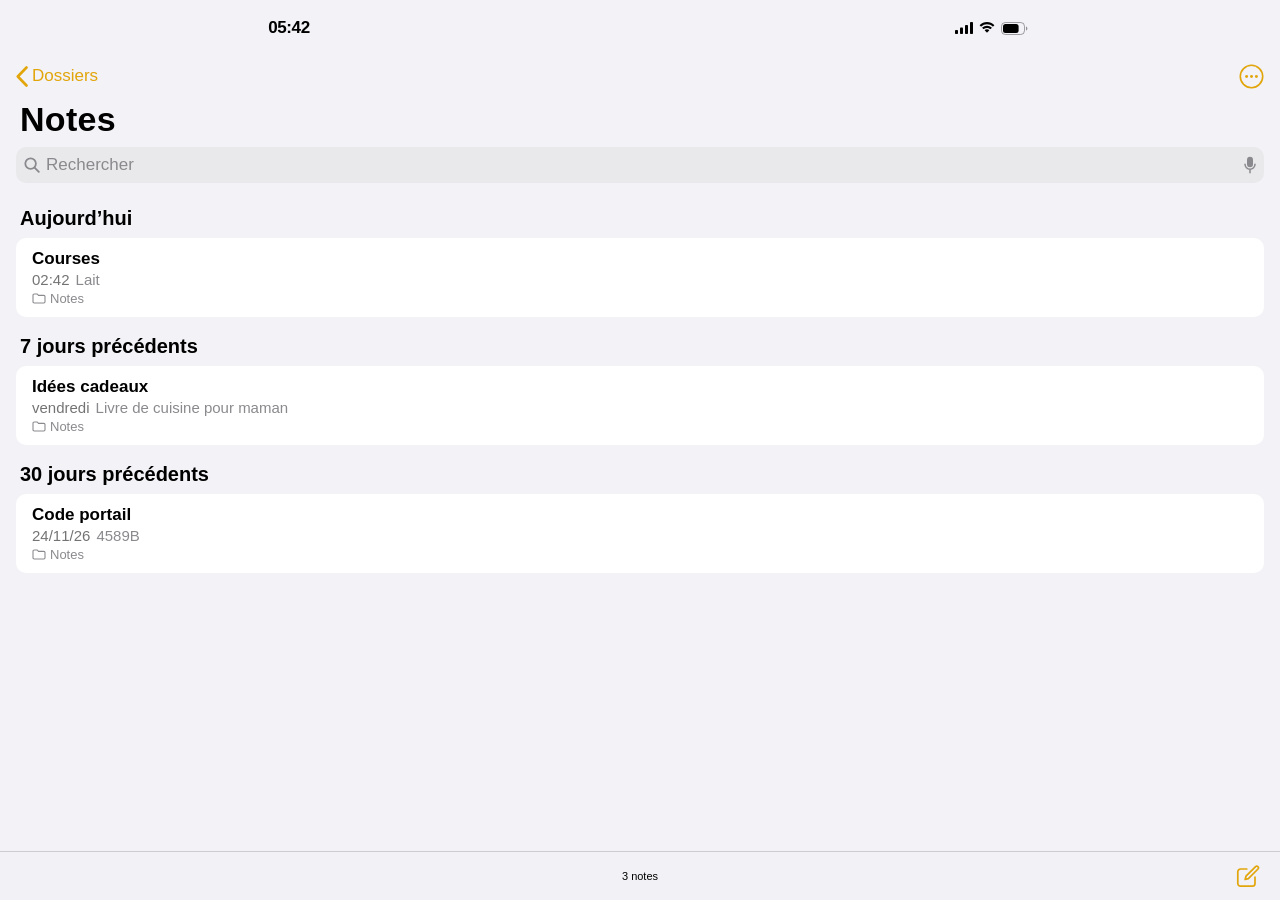
==== notes/index.html @ 7caf2c03 "Ajoute une fausse app Notes pour un tour de cartes (coupe indiquée par les minutes) Co-Authored-By: " ====
<!DOCTYPE html>
<html lang="fr">
<head>
<meta charset="UTF-8">
<meta name="viewport" content="width=device-width, initial-scale=1, maximum-scale=1, user-scalable=no, viewport-fit=cover">
<meta name="apple-mobile-web-app-capable" content="yes">
<meta name="mobile-web-app-capable" content="yes">
<!-- black-translucent : le texte de la vraie barre d'état d'iOS est blanc, donc invisible sur le fond blanc.
     Seule la fausse barre d'état (dessinée ci-dessous) est visible. -->
<meta name="apple-mobile-web-app-status-bar-style" content="black-translucent">
<meta name="apple-mobile-web-app-title" content="Notes">
<meta name="theme-color" content="#ffffff">
<link rel="apple-touch-icon" href="icon.png">
<link rel="icon" href="icon.png">
<link rel="manifest" href="manifest.json">
<title>Notes</title>
<style>
  *, *::before, *::after { box-sizing: border-box; margin: 0; padding: 0; -webkit-tap-highlight-color: transparent; }
  :root {
    --tint: #E2A50A;
    --label: #000;
    --label2: #8a8a8e;
    --sep: #c6c6c8;
    --grouped: #f2f2f7;
    --fill: #e9e9eb;
    --sb-h: 54px;
  }
  html, body { height: 100%; overflow: hidden; background: #fff; }
  body {
    font-family: -apple-system, BlinkMacSystemFont, "SF Pro Text", "Helvetica Neue", sans-serif;
    color: var(--label);
    -webkit-font-smoothing: antialiased;
    -webkit-user-select: none; user-select: none;
    -webkit-touch-callout: none;
    overscroll-behavior: none;
  }
  #app { position: fixed; left: 0; right: 0; top: 0; height: 100%; overflow: hidden; }

  /* ---------- Fausse barre d'état ---------- */
  #sb {
    position: absolute; top: 0; left: 0; right: 0; height: var(--sb-h); z-index: 50;
    display: flex; align-items: center; pointer-events: none;
    font-family: -apple-system, "SF Pro Text", sans-serif;
  }
  #sb .zone { height: 100%; display: flex; align-items: center; justify-content: center; }
  #sb .left, #sb .right { width: calc(50% - var(--island-half, 62px)); }
  #sb .mid { flex: 1; }
  #sb .time { font-size: 17px; font-weight: 600; letter-spacing: -0.4px; padding-top: 2px; font-variant-numeric: tabular-nums; }
  #sb .icons { display: flex; align-items: center; gap: 6px; padding-top: 2px; }
  #sb.classic { --sb-h: 20px; }
  #sb.classic .time { font-size: 12px; padding-top: 0; }
  #sb.classic .left, #sb.classic .right { width: 35%; padding: 0 6px; }
  #sb.classic .left { justify-content: flex-start; }
  #sb.classic .right { justify-content: flex-end; }
  #sb.classic .mid { display: flex; justify-content: center; align-items: center; }
  #sb.classic .icons svg { transform: scale(.75); }

  /* ---------- Écrans ---------- */
  .screen {
    position: absolute; left: 0; right: 0; top: 0; bottom: 0;
    display: flex; flex-direction: column;
    transition: transform .35s cubic-bezier(.2,.8,.2,1);
    will-change: transform;
  }
  #list { background: var(--grouped); }
  #editor { background: #fff; transform: translateX(100%); }
  #app.in-editor #list { transform: translateX(-28%); }
  #app.in-editor #editor { transform: translateX(0); box-shadow: -8px 0 24px rgba(0,0,0,.08); }

  .nav { flex: none; height: 44px; margin-top: var(--sb-h); display: flex; align-items: center; justify-content: space-between; padding: 0 8px; }
  .nav button {
    background: none; border: none; color: var(--tint); font: inherit; font-size: 17px;
    display: flex; align-items: center; gap: 2px; padding: 8px; cursor: pointer;
  }
  .nav button:active { opacity: .35; }
  .nav .back svg { margin-right: 2px; }
  .nav .actions { display: flex; align-items: center; gap: 4px; }
  .nav .ok { font-weight: 600; display: none; }
  #editor.editing .nav .ok { display: flex; }
  #editor.editing .nav .more { display: none; }

  /* Liste */
  .scroll { flex: 1; overflow-y: auto; -webkit-overflow-scrolling: touch; }
  .big-title { font-size: 34px; font-weight: 700; letter-spacing: .3px; padding: 2px 20px 8px; }
  .search {
    margin: 0 16px 14px; height: 36px; border-radius: 10px; background: var(--fill);
    display: flex; align-items: center; padding: 0 8px; gap: 6px; color: var(--label2); font-size: 17px;
  }
  .search span { flex: 1; }
  .section-h { font-size: 20px; font-weight: 700; padding: 10px 20px 8px; }
  .group { background: #fff; border-radius: 10px; margin: 0 16px 8px; overflow: hidden; }
  .row { padding: 11px 16px 11px 16px; position: relative; cursor: pointer; }
  .row:active { background: #d1d1d6; }
  .row + .row::before { content: ""; position: absolute; top: 0; left: 16px; right: 0; height: .5px; background: var(--sep); }
  .row .t { font-size: 17px; font-weight: 600; white-space: nowrap; overflow: hidden; text-overflow: ellipsis; }
  .row .s { font-size: 15px; color: var(--label2); margin-top: 2px; white-space: nowrap; overflow: hidden; text-overflow: ellipsis; }
  .row .s b { font-weight: 400; color: var(--label); opacity: .55; margin-right: 6px; }
  .row .f { font-size: 13px; color: var(--label2); margin-top: 3px; display: flex; align-items: center; gap: 4px; }

  .toolbar {
    flex: none; height: calc(49px + env(safe-area-inset-bottom)); padding-bottom: env(safe-area-inset-bottom);
    display: flex; align-items: center; justify-content: space-between; padding-left: 12px; padding-right: 12px;
    background: rgba(249,249,249,.94); border-top: .5px solid rgba(0,0,0,.15);
  }
  #list .toolbar { background: rgba(242,242,247,.94); }
  .toolbar .count { font-size: 11px; color: var(--label); position: absolute; left: 50%; transform: translateX(-50%); }
  .toolbar button { background: none; border: none; padding: 8px; color: var(--tint); cursor: pointer; display: flex; }
  .toolbar button:active { opacity: .35; }
  #editor.editing .toolbar { display: none; }

  /* Éditeur */
  .date { text-align: center; color: var(--label2); font-size: 13px; padding: 4px 0 10px; }
  #note {
    flex: 1; overflow-y: auto; padding: 0 20px 40px; outline: none;
    font-size: 17px; line-height: 1.32; -webkit-user-select: text; user-select: text;
    caret-color: var(--tint); white-space: pre-wrap; word-wrap: break-word;
  }
  #note::first-line { font-size: 28px; font-weight: 700; line-height: 1.25; }
  #note:empty::before { content: ""; }

  /* ---------- Réglages secrets ---------- */
  #settings {
    position: absolute; inset: 0; z-index: 80; background: var(--grouped);
    transform: translateY(100%); transition: transform .35s cubic-bezier(.2,.8,.2,1);
    display: flex; flex-direction: column; -webkit-user-select: text; user-select: text;
  }
  #settings.open { transform: translateY(0); }
  #settings .nav { justify-content: space-between; }
  #settings .nav .ttl { font-weight: 600; font-size: 17px; }
  .s-h { font-size: 13px; color: var(--label2); text-transform: uppercase; padding: 18px 32px 6px; }
  .s-foot { font-size: 13px; color: var(--label2); padding: 6px 32px 0; line-height: 1.35; }
  .s-group { background: #fff; border-radius: 10px; margin: 0 16px; overflow: hidden; }
  .s-row { display: flex; align-items: center; justify-content: space-between; gap: 12px; padding: 11px 16px; font-size: 17px; position: relative; min-height: 44px; }
  .s-row + .s-row::before { content: ""; position: absolute; top: 0; left: 16px; right: 0; height: .5px; background: var(--sep); }
  .s-row select, .s-row input { font: inherit; font-size: 17px; border: none; background: none; color: var(--label2); text-align: right; outline: none; }
  .s-row input[type=number] { width: 70px; }
  .s-row.radio { cursor: pointer; }
  .s-row.radio .chk { color: var(--tint); font-weight: 600; visibility: hidden; }
  .s-row.radio.on .chk { visibility: visible; }
  .s-row.radio .lbl { font-size: 16px; }
  .s-row.radio .lbl small { display: block; font-size: 13px; color: var(--label2); margin-top: 2px; }
  #stackText {
    width: 100%; min-height: 160px; border: none; outline: none; resize: vertical;
    font: 15px/1.4 ui-monospace, Menlo, monospace; padding: 12px 16px; background: #fff;
  }
  #stackMsg.err { color: #ff3b30; }
  #stackMsg.ok { color: #34c759; }
  .sim { display: flex; gap: 8px; padding: 10px 16px; align-items: center; }
  .sim input { font: inherit; font-size: 16px; border: none; background: var(--fill); border-radius: 8px; padding: 8px 10px; outline: none; min-width: 0; }
  .sim input:first-child { flex: 2; }
  .sim input:nth-child(2) { flex: 1; text-align: center; }
  #simOut { padding: 0 16px 12px; font-size: 15px; color: var(--label2); }
  #simOut b { color: var(--label); font-size: 20px; }
  .s-btn { display: block; width: 100%; text-align: center; color: var(--tint); background: none; border: none; font: inherit; font-size: 17px; padding: 12px; cursor: pointer; }
  .s-btn.danger { color: #ff3b30; }
</style>
</head>
<body>
<div id="app">

  <!-- Fausse barre d'état iOS -->
  <div id="sb">
    <div class="zone left"><span class="time" id="sbTime">9:41</span></div>
    <div class="zone mid"></div>
    <div class="zone right">
      <div class="icons">
        <!-- Réseau -->
        <svg width="18" height="12" viewBox="0 0 18 12"><rect x="0" y="8" width="3" height="4" rx=".8"/><rect x="5" y="5.5" width="3" height="6.5" rx=".8"/><rect x="10" y="3" width="3" height="9" rx=".8"/><rect x="15" y="0" width="3" height="12" rx=".8"/></svg>
        <!-- Wi-Fi -->
        <svg width="16" height="12" viewBox="0 0 16 12"><path d="M8 2.3c2.2 0 4.2.85 5.7 2.25.12.11.3.1.41-.01l1.08-1.1a.3.3 0 0 0 0-.43C13.4 1.2 10.8 0 8 0S2.6 1.2.81 3.01a.3.3 0 0 0 0 .43l1.08 1.1c.11.11.29.12.41.01A8.2 8.2 0 0 1 8 2.3Zm0 3.6c1.23 0 2.36.46 3.22 1.22.12.1.3.1.41-.02l1.08-1.09a.3.3 0 0 0-.01-.43A6.9 6.9 0 0 0 8 3.75a6.9 6.9 0 0 0-4.7 1.83.3.3 0 0 0-.01.43l1.08 1.09c.11.12.29.12.41.02A4.8 4.8 0 0 1 8 5.9Zm2.15 2.63a.3.3 0 0 0-.01-.44A3.2 3.2 0 0 0 8 7.3c-.82 0-1.57.3-2.14.8a.3.3 0 0 0-.01.43l1.93 1.95c.12.12.32.12.44 0l1.93-1.95Z"/></svg>
        <!-- Batterie -->
        <svg width="27" height="13" viewBox="0 0 27 13">
          <rect x=".5" y=".5" width="23" height="12" rx="3.8" fill="none" stroke="#000" stroke-opacity=".35"/>
          <rect id="batFill" x="2" y="2" width="20" height="9" rx="2.5"/>
          <path d="M25 4.5v4c.8-.3 1.4-1.1 1.4-2s-.6-1.7-1.4-2Z" fill-opacity=".4"/>
        </svg>
      </div>
    </div>
  </div>

  <!-- Liste des notes -->
  <section class="screen" id="list">
    <div class="nav">
      <button class="back"><svg width="12" height="21" viewBox="0 0 12 21"><path d="M10.5 1.5 1.8 10.5l8.7 9" fill="none" stroke="currentColor" stroke-width="2.6" stroke-linecap="round" stroke-linejoin="round"/></svg>Dossiers</button>
      <div class="actions">
        <button aria-label="Plus"><svg width="25" height="25" viewBox="0 0 25 25"><circle cx="12.5" cy="12.5" r="11.2" fill="none" stroke="currentColor" stroke-width="1.6"/><circle cx="7.6" cy="12.5" r="1.45" fill="currentColor"/><circle cx="12.5" cy="12.5" r="1.45" fill="currentColor"/><circle cx="17.4" cy="12.5" r="1.45" fill="currentColor"/></svg></button>
      </div>
    </div>
    <div class="scroll">
      <div class="big-title" id="bigTitle">Notes</div>
      <div class="search">
        <svg width="16" height="16" viewBox="0 0 16 16"><circle cx="6.6" cy="6.6" r="5.3" fill="none" stroke="#8a8a8e" stroke-width="1.8"/><path d="m10.6 10.6 4.2 4.2" stroke="#8a8a8e" stroke-width="1.9" stroke-linecap="round"/></svg>
        <span>Rechercher</span>
        <svg width="12" height="18" viewBox="0 0 12 18"><rect x="3" y="0.8" width="6" height="10.5" rx="3" fill="#8a8a8e"/><path d="M1 8.2a5 5 0 0 0 10 0M6 13.3v3.5" fill="none" stroke="#8a8a8e" stroke-width="1.5" stroke-linecap="round"/></svg>
      </div>
      <div id="notesList"></div>
    </div>
    <div class="toolbar">
      <span style="width:41px"></span>
      <span class="count" id="count">0 note</span>
      <button id="newBtn" aria-label="Nouvelle note"><svg width="25" height="25" viewBox="0 0 25 25"><path d="M20 13.2v6.3a2.7 2.7 0 0 1-2.7 2.7H5.5a2.7 2.7 0 0 1-2.7-2.7V7.7A2.7 2.7 0 0 1 5.5 5h6.3" fill="none" stroke="currentColor" stroke-width="1.7" stroke-linecap="round"/><path d="M20.6 2.6a1.7 1.7 0 0 1 2.4 2.4l-9.6 9.6-3.3.9.9-3.3 9.6-9.6Z" fill="none" stroke="currentColor" stroke-width="1.7" stroke-linejoin="round"/></svg></button>
    </div>
  </section>

  <!-- Éditeur de note -->
  <section class="screen" id="editor">
    <div class="nav">
      <button class="back" id="backBtn"><svg width="12" height="21" viewBox="0 0 12 21"><path d="M10.5 1.5 1.8 10.5l8.7 9" fill="none" stroke="currentColor" stroke-width="2.6" stroke-linecap="round" stroke-linejoin="round"/></svg>Notes</button>
      <div class="actions">
        <button aria-label="Partager"><svg width="20" height="26" viewBox="0 0 20 26"><path d="M10 1.5v15M5.2 6 10 1.3 14.8 6" fill="none" stroke="currentColor" stroke-width="1.8" stroke-linecap="round" stroke-linejoin="round"/><path d="M6.5 10H4a2 2 0 0 0-2 2v10a2 2 0 0 0 2 2h12a2 2 0 0 0 2-2V12a2 2 0 0 0-2-2h-2.5" fill="none" stroke="currentColor" stroke-width="1.8" stroke-linecap="round"/></svg></button>
        <button class="more" id="moreBtn" aria-label="Plus"><svg width="25" height="25" viewBox="0 0 25 25"><circle cx="12.5" cy="12.5" r="11.2" fill="none" stroke="currentColor" stroke-width="1.6"/><circle cx="7.6" cy="12.5" r="1.45" fill="currentColor"/><circle cx="12.5" cy="12.5" r="1.45" fill="currentColor"/><circle cx="17.4" cy="12.5" r="1.45" fill="currentColor"/></svg></button>
        <button class="ok" id="okBtn">OK</button>
      </div>
    </div>
    <div class="date" id="noteDate"></div>
    <div id="note" contenteditable="true" spellcheck="false" autocorrect="off" autocapitalize="sentences"></div>
    <div class="toolbar">
      <button aria-label="Liste"><svg width="25" height="25" viewBox="0 0 25 25"><circle cx="4.5" cy="6" r="2.6" fill="none" stroke="currentColor" stroke-width="1.5"/><path d="m3.3 6 .9.9 1.6-1.8" fill="none" stroke="currentColor" stroke-width="1.3" stroke-linecap="round"/><circle cx="4.5" cy="12.5" r="2.6" fill="none" stroke="currentColor" stroke-width="1.5"/><circle cx="4.5" cy="19" r="2.6" fill="none" stroke="currentColor" stroke-width="1.5"/><path d="M10 6h13M10 12.5h13M10 19h13" stroke="currentColor" stroke-width="1.7" stroke-linecap="round"/></svg></button>
      <button aria-label="Pièce jointe"><svg width="25" height="25" viewBox="0 0 25 25"><path d="m20.3 11.6-8.1 8.1a5.3 5.3 0 0 1-7.5-7.5l8.6-8.6a3.5 3.5 0 0 1 5 5l-8.4 8.4a1.8 1.8 0 0 1-2.5-2.5l7.7-7.7" fill="none" stroke="currentColor" stroke-width="1.7" stroke-linecap="round" stroke-linejoin="round"/></svg></button>
      <button aria-label="Annoter"><svg width="25" height="25" viewBox="0 0 25 25"><path d="M7 22.5 8.4 15 16 3.2a2.3 2.3 0 0 1 3.9 2.5L12.3 17.5 7 22.5Z" fill="none" stroke="currentColor" stroke-width="1.6" stroke-linejoin="round"/><path d="m8.4 15 3.9 2.5" stroke="currentColor" stroke-width="1.6"/></svg></button>
      <button aria-label="Nouvelle note" id="newBtn2"><svg width="25" height="25" viewBox="0 0 25 25"><path d="M20 13.2v6.3a2.7 2.7 0 0 1-2.7 2.7H5.5a2.7 2.7 0 0 1-2.7-2.7V7.7A2.7 2.7 0 0 1 5.5 5h6.3" fill="none" stroke="currentColor" stroke-width="1.7" stroke-linecap="round"/><path d="M20.6 2.6a1.7 1.7 0 0 1 2.4 2.4l-9.6 9.6-3.3.9.9-3.3 9.6-9.6Z" fill="none" stroke="currentColor" stroke-width="1.7" stroke-linejoin="round"/></svg></button>
    </div>
  </section>

  <!-- Réglages secrets (appui long sur le grand titre « Notes ») -->
  <section id="settings">
    <div class="nav" style="padding:0 16px">
      <span style="width:60px"></span>
      <span class="ttl">Réglages</span>
      <button id="closeSettings" style="font-weight:600">OK</button>
    </div>
    <div class="scroll">
      <div class="s-h">Ordre du jeu</div>
      <div class="s-group">
        <div class="s-row"><span>Préréglage</span>
          <select id="preset">
            <option value="mnemonica">Mnemonica</option>
            <option value="aronson">Aronson</option>
            <option value="newdeck">Jeu neuf</option>
            <option value="custom">Personnalisé</option>
          </select>
        </div>
        <textarea id="stackText" spellcheck="false" autocapitalize="characters"></textarea>
      </div>
      <div class="s-foot" id="stackMsg"></div>
      <div class="s-foot">Une carte par ligne, du dessus (n°1) vers le dessous. Formats acceptés : « 4T », « RK », « 10P », « As de cœur », « 7♥ »… (C = cœur, K = carreau, T = trèfle, P = pique ; A, V, D, R).</div>

      <div class="s-h">Coupe</div>
      <div class="s-group">
        <div class="s-row radio" data-cut="bottom"><span class="lbl">La carte coupée passe dessous<small>On coupe le paquet jusqu'à cette carte incluse et on le met sous le jeu.</small></span><span class="chk">✓</span></div>
        <div class="s-row radio" data-cut="top"><span class="lbl">La carte coupée passe dessus<small>Cette carte devient la 1ʳᵉ carte du jeu.</small></span><span class="chk">✓</span></div>
      </div>

      <div class="s-h">Simulateur</div>
      <div class="s-group">
        <div class="sim"><input id="simCard" placeholder="7 de cœur"><input id="simPos" placeholder="14" inputmode="numeric"></div>
        <div id="simOut">Entrez une carte et une position.</div>
      </div>

      <div class="s-h">Horloge</div>
      <div class="s-group">
        <div class="s-row"><span>Format</span><select id="fmt"><option value="24">24 h (09:41)</option><option value="12">12 h (9:41)</option></select></div>
        <div class="s-row"><span>Minutes forcées pendant</span><span><input id="hold" type="number" min="1" max="60"> min</span></div>
        <div class="s-row"><span>Batterie affichée</span><span><input id="bat" type="number" min="1" max="100"> %</span></div>
      </div>
      <div class="s-foot">Après la saisie (1,2 s sans frapper ou en touchant « OK »), les minutes de l'heure affichent le numéro de la carte sur laquelle couper. Elles redeviennent normales au bout du délai ci-dessus ou en créant une nouvelle note.</div>

      <div class="s-h">&nbsp;</div>
      <div class="s-group">
        <button class="s-btn" id="resetClock">Remettre l'heure réelle maintenant</button>
      </div>
      <div class="s-group" style="margin-top:16px">
        <button class="s-btn danger" id="wipe">Effacer toutes les notes</button>
      </div>
      <div style="height:60px"></div>
    </div>
  </section>
</div>

<script>
(() => {
  'use strict';

  /* ================== Cartes ================== */
  const SUITS = { C: '♥', K: '♦', T: '♣', P: '♠' };
  const VALS = ['', 'A', '2', '3', '4', '5', '6', '7', '8', '9', '10', 'V', 'D', 'R'];
  const VAL_WORDS = {
    as: 1, a: 1, un: 1, deux: 2, trois: 3, quatre: 4, cinq: 5, six: 6, sept: 7, huit: 8, neuf: 9, dix: 10,
    valet: 11, v: 11, j: 11, onze: 11, dame: 12, d: 12, q: 12, douze: 12, roi: 13, r: 13, k: 13, treize: 13
  };
  const SUIT_WORDS = { coeur: 'C', carreau: 'K', trefle: 'T', pique: 'P' };

  const PRESETS = {
    mnemonica: '4T 2C 7K 3T 4C 6K AP 5C 9P 2P DC 3K DT 8C 6P 5P 9C RT 2K VC 3P 8P 6C 10T 5K RK 2T 3C 8K 5T RP VK 8T 10P RC VT 7P 10C AK 4P 7C 4K AT 9T VP DK 7T DP 10K 6T AC 9K',
    aronson: 'VP RT 5T 2C 9P AP 3C 6T 8K AT 10P 5C 2K RK 7K 8T 3P AK 7P 5P DK AC 8P 3K 7C DC 5K 7T 4C RC 4K 10K VT VC 10T VK 4P 10C 6C 3T 2P 9C RP 6P 4T 8C 9T DP 6K DT 2T 9K',
    newdeck: 'AP 2P 3P 4P 5P 6P 7P 8P 9P 10P VP DP RP AK 2K 3K 4K 5K 6K 7K 8K 9K 10K VK DK RK RT DT VT 10T 9T 8T 7T 6T 5T 4T 3T 2T AT RC DC VC 10C 9C 8C 7C 6C 5C 4C 3C 2C AC'
  };

  function normalize(s) {
    return s.toLowerCase()
      .replace(/œ/g, 'oe')
      .normalize('NFD').replace(/[̀-ͯ]/g, '')
      .replace(/[’`´]/g, "'")
      .replace(/[♥♡]|❤️?|♥️/g, ' coeur ')
      .replace(/[♦♢]|♦️/g, ' carreau ')
      .replace(/[♣♧]|♣️/g, ' trefle ')
      .replace(/[♠♤]|♠️/g, ' pique ')
      .replace(/️/g, '');
  }

  // Carte écrite en toutes lettres dans un texte libre : « 7 de cœur », « dame de pique », « As♠ »…
  const FREE_RE = /(?:^|[^a-z0-9])(as|roi|dame|valet|deux|trois|quatre|cinq|six|sept|huit|neuf|dix|onze|douze|treize|un|1[0-3]|[1-9]|[arkdqvj])\s*(?:de\s+|d\s*'\s*|du\s+)?(coeur|carreau|trefle|pique)(?:s|x)?(?![a-z])/;
  // Code court utilisé dans les réglages : « 4T », « RK », « 10P »
  const CODE_RE = /^(1[0-3]|[1-9]|a|v|d|r)([ckpt])$/;

  function valueOf(tok) {
    return /^\d+$/.test(tok) ? parseInt(tok, 10) : VAL_WORDS[tok];
  }

  function findCard(text) {
    const n = normalize(text);
    const m = FREE_RE.exec(n);
    if (!m) return null;
    const v = valueOf(m[1]);
    if (!v || v > 13) return null;
    return { id: v + SUIT_WORDS[m[2]], end: m.index + m[0].length, norm: n };
  }

  function parseToken(tok) {
    const n = normalize(tok).trim();
    if (!n) return null;
    const c = CODE_RE.exec(n.replace(/\s+/g, ''));
    if (c) { const v = valueOf(c[1]); return v + c[2].toUpperCase(); }
    const f = findCard(tok);
    return f ? f.id : null;
  }

  function parseStack(text) {
    const toks = text.split(/[\n,;]+|\s{2,}/).flatMap(line => {
      const l = line.trim();
      if (!l) return [];
      // une ligne peut contenir plusieurs codes courts séparés par des espaces (« 4T 2C 7K »)
      const parts = l.split(/\s+/);
      if (parts.length > 1 && parts.every(p => CODE_RE.test(normalize(p).replace(/^\d+[.)]$/, '')) || /^\d+[.)]$/.test(p)))
        return parts.filter(p => !/^\d+[.)]$/.test(p));
      return [l.replace(/^\d+[.)]\s*/, '')];
    });
    const ids = [], errors = [];
    toks.forEach(t => { const id = parseToken(t); if (id) ids.push(id); else errors.push(t); });
    const seen = new Set(), dups = [];
    ids.forEach(id => { if (seen.has(id)) dups.push(id); seen.add(id); });
    return { ids, errors, dups };
  }

  function label(id) { const v = parseInt(id, 10); return VALS[v] + SUITS[id.slice(-1)]; }
  function code(id) { const v = parseInt(id, 10); return VALS[v] + id.slice(-1); }

  /* Numéro de la carte sur laquelle couper.
     p = position actuelle (1..n), t = position voulue (1..n).
     bottom : on coupe jusqu'à la carte x incluse et on passe ce paquet dessous → p devient p − x.
     top    : la carte x devient la 1ʳᵉ → p devient p − x + 1. */
  function computeCut(p, t, n, mode) {
    let x = mode === 'top' ? p - t + 1 : p - t;
    x = ((x % n) + n) % n;
    return x === 0 ? n : x;
  }

  function solve(text) {
    const f = findCard(text);
    if (!f) return null;
    const rest = f.norm.slice(f.end);
    const m = /(?:^|\D)(\d{1,2})(?!\d)/.exec(rest);
    if (!m) return null;
    const n = state.stack.length;
    const t = parseInt(m[1], 10);
    if (t < 1 || t > n) return null;
    const p = state.stack.indexOf(f.id) + 1;
    if (!p) return null;
    return { card: f.id, from: p, to: t, cut: computeCut(p, t, n, settings.cut) };
  }

  /* ================== Stockage ================== */
  const store = {
    get(k, d) { try { const v = localStorage.getItem(k); return v ? JSON.parse(v) : d; } catch (e) { return d; } },
    set(k, v) { try { localStorage.setItem(k, JSON.stringify(v)); } catch (e) {} }
  };

  const settings = Object.assign({
    preset: 'mnemonica', custom: PRESETS.mnemonica, cut: 'bottom', fmt: '24', hold: 3, bat: 78
  }, store.get('cm.settings', {}));
  const state = { stack: [], forced: null, forcedUntil: 0 };

  function applyStack() {
    const src = settings.preset === 'custom' ? settings.custom : PRESETS[settings.preset];
    state.stack = parseStack(src).ids;
  }
  applyStack();

  let notes = store.get('cm.notes', null);
  if (!notes) {
    const now = Date.now();
    notes = [
      { id: 'n1', text: 'Courses\nLait\nPain\nTomates\nCafé', t: now - 3 * 3600e3 },
      { id: 'n2', text: 'Idées cadeaux\nLivre de cuisine pour maman\nCasque vélo', t: now - 2 * 86400e3 },
      { id: 'n3', text: 'Code portail\n4589B', t: now - 12 * 86400e3 }
    ];
    store.set('cm.notes', notes);
  }
  const saveNotes = () => store.set('cm.notes', notes);

  /* ================== Barre d'état ================== */
  const $ = id => document.getElementById(id);
  const sb = $('sb'), app = $('app');

  function setupStatusBar() {
    const probe = document.createElement('div');
    probe.style.cssText = 'position:fixed;top:0;height:0;padding-top:env(safe-area-inset-top);visibility:hidden';
    document.body.appendChild(probe);
    const inset = probe.offsetHeight || parseFloat(getComputedStyle(probe).paddingTop) || 0;
    probe.remove();
    sb.classList.remove('classic');
    if (inset > 0 && inset < 30) {
      sb.classList.add('classic');
      document.documentElement.style.setProperty('--sb-h', inset + 'px');
    } else {
      const h = inset || 54;
      document.documentElement.style.setProperty('--sb-h', h + 'px');
      // encoche (≈44–50 px) plus large que la Dynamic Island (≥ 51 px)
      document.documentElement.style.setProperty('--island-half', h >= 51 ? '62px' : '80px');
    }
  }

  const pad = n => String(n).padStart(2, '0');
  function renderClock() {
    const d = new Date();
    if (state.forced !== null && Date.now() > state.forcedUntil) state.forced = null;
    let h = d.getHours();
    const mins = state.forced !== null ? state.forced : d.getMinutes();
    let hs;
    if (settings.fmt === '12') { h = h % 12 || 12; hs = String(h); } else hs = pad(h);
    $('sbTime').textContent = hs + ':' + pad(mins);
    $('batFill').setAttribute('width', Math.max(1.5, 20 * settings.bat / 100).toFixed(1));
  }
  function force(mins) {
    state.forced = mins;
    state.forcedUntil = Date.now() + settings.hold * 60e3;
    renderClock();
  }
  function unforce() { state.forced = null; renderClock(); }

  /* ================== Liste ================== */
  const MONTHS = ['janvier', 'février', 'mars', 'avril', 'mai', 'juin', 'juillet', 'août', 'septembre', 'octobre', 'novembre', 'décembre'];
  const DAYS = ['dimanche', 'lundi', 'mardi', 'mercredi', 'jeudi', 'vendredi', 'samedi'];
  const startOfDay = d => new Date(d.getFullYear(), d.getMonth(), d.getDate()).getTime();

  function sectionOf(t) {
    const today = startOfDay(new Date());
    if (t >= today) return 'Aujourd’hui';
    if (t >= today - 86400e3) return 'Hier';
    if (t >= today - 7 * 86400e3) return '7 jours précédents';
    if (t >= today - 30 * 86400e3) return '30 jours précédents';
    const d = new Date(t);
    const m = MONTHS[d.getMonth()];
    return m[0].toUpperCase() + m.slice(1) + (d.getFullYear() !== new Date().getFullYear() ? ' ' + d.getFullYear() : '');
  }
  function shortDate(t) {
    const d = new Date(t), today = startOfDay(new Date());
    if (t >= today) return pad(d.getHours()) + ':' + pad(d.getMinutes());
    if (t >= today - 86400e3) return 'Hier';
    if (t >= today - 7 * 86400e3) return DAYS[d.getDay()];
    return pad(d.getDate()) + '/' + pad(d.getMonth() + 1) + '/' + String(d.getFullYear()).slice(2);
  }
  const esc = s => s.replace(/[&<>"]/g, c => ({ '&': '&amp;', '<': '&lt;', '>': '&gt;', '"': '&quot;' }[c]));

  function renderList() {
    notes.sort((a, b) => b.t - a.t);
    const box = $('notesList');
    box.innerHTML = '';
    let cur = null, group = null;
    notes.forEach(n => {
      const sec = sectionOf(n.t);
      if (sec !== cur) {
        cur = sec;
        const h = document.createElement('div'); h.className = 'section-h'; h.textContent = sec; box.appendChild(h);
        group = document.createElement('div'); group.className = 'group'; box.appendChild(group);
      }
      const lines = n.text.split('\n').map(s => s.trim()).filter(Boolean);
      const row = document.createElement('div');
      row.className = 'row';
      row.innerHTML = `<div class="t">${esc(lines[0] || 'Nouvelle note')}</div>
        <div class="s"><b>${shortDate(n.t)}</b>${esc(lines[1] || 'Aucun texte supplémentaire')}</div>
        <div class="f"><svg width="14" height="11" viewBox="0 0 14 11"><path d="M1 2.2C1 1.5 1.5 1 2.2 1h3l1.3 1.4h5.3c.7 0 1.2.5 1.2 1.2v5.2c0 .7-.5 1.2-1.2 1.2H2.2C1.5 10 1 9.5 1 8.8V2.2Z" fill="none" stroke="#8a8a8e" stroke-width="1.1"/></svg>Notes</div>`;
      row.onclick = () => openNote(n.id);
      group.appendChild(row);
    });
    $('count').textContent = notes.length + (notes.length > 1 ? ' notes' : ' note');
  }

  /* ================== Éditeur ================== */
  const editor = $('editor'), noteEl = $('note');
  let current = null, idleTimer = null;

  function fullDate(t) {
    const d = new Date(t);
    return `${d.getDate()} ${MONTHS[d.getMonth()]} ${d.getFullYear()} à ${pad(d.getHours())}:${pad(d.getMinutes())}`;
  }
  function getText() { return noteEl.innerText.replace(/ /g, ' ').replace(/\n$/, ''); }
  function setText(t) {
    noteEl.innerHTML = '';
    t.split('\n').forEach((line, i) => {
      if (i === 0) { noteEl.appendChild(document.createTextNode(line)); return; }
      const div = document.createElement('div');
      if (line) div.textContent = line; else div.appendChild(document.createElement('br'));
      noteEl.appendChild(div);
    });
  }

  function openNote(id, isNew) {
    current = notes.find(n => n.id === id);
    setText(current.text);
    $('noteDate').textContent = fullDate(current.t);
    app.classList.add('in-editor');
    if (isNew) {
      unforce();
      noteEl.focus();
    }
  }
  function newNote() {
    const n = { id: 'n' + Date.now(), text: '', t: Date.now() };
    notes.unshift(n);
    if (!app.classList.contains('in-editor')) openNote(n.id, true);
    else { save(); openNote(n.id, true); }
  }
  function save() {
    if (!current) return;
    const txt = getText();
    if (txt !== current.text) { current.text = txt; current.t = Date.now(); $('noteDate').textContent = fullDate(current.t); }
    saveNotes();
  }
  function check() {
    const r = solve(getText());
    if (r) force(r.cut);
  }
  function closeEditor() {
    clearTimeout(idleTimer);
    noteEl.blur();
    save();
    check();
    if (current && !current.text.trim()) notes = notes.filter(n => n !== current);
    saveNotes();
    current = null;
    app.classList.remove('in-editor');
    renderList();
  }

  noteEl.addEventListener('focus', () => editor.classList.add('editing'));
  noteEl.addEventListener('blur', () => { editor.classList.remove('editing'); save(); check(); });
  noteEl.addEventListener('input', () => {
    clearTimeout(idleTimer);
    idleTimer = setTimeout(() => { save(); check(); }, 1200);
  });
  // Coller en texte brut uniquement
  noteEl.addEventListener('paste', e => {
    e.preventDefault();
    document.execCommand('insertText', false, (e.clipboardData || window.clipboardData).getData('text'));
  });

  $('okBtn').onclick = () => noteEl.blur();
  $('backBtn').onclick = closeEditor;
  $('newBtn').onclick = newNote;
  $('newBtn2').onclick = newNote;
  $('moreBtn').onclick = () => {
    if (current && confirm('Supprimer cette note ?')) { current.text = ''; noteEl.innerHTML = ''; closeEditor(); }
  };
  // Balayage depuis le bord gauche = retour
  let sx = null;
  editor.addEventListener('touchstart', e => { const x = e.touches[0].clientX; sx = x < 24 ? x : null; }, { passive: true });
  editor.addEventListener('touchend', e => { if (sx !== null && e.changedTouches[0].clientX - sx > 80) closeEditor(); sx = null; });

  /* ================== Réglages secrets ================== */
  const settingsEl = $('settings');
  function persist() { store.set('cm.settings', settings); }

  function stackToText(ids) { return ids.map((id, i) => `${i + 1}. ${code(id)}`).join('\n'); }
  function fillSettings() {
    $('preset').value = settings.preset;
    $('stackText').value = settings.preset === 'custom'
      ? settings.custom
      : stackToText(parseStack(PRESETS[settings.preset]).ids);
    $('stackText').readOnly = settings.preset !== 'custom';
    $('fmt').value = settings.fmt;
    $('hold').value = settings.hold;
    $('bat').value = settings.bat;
    document.querySelectorAll('[data-cut]').forEach(el => el.classList.toggle('on', el.dataset.cut === settings.cut));
    validateStack();
    runSim();
  }
  function validateStack() {
    const src = settings.preset === 'custom' ? settings.custom : PRESETS[settings.preset];
    const r = parseStack(src);
    const msg = $('stackMsg');
    const probs = [];
    if (r.errors.length) probs.push('illisible : ' + r.errors.slice(0, 4).join(', '));
    if (r.dups.length) probs.push('en double : ' + r.dups.map(label).join(', '));
    if (r.ids.length !== 52) probs.push(r.ids.length + ' cartes au lieu de 52');
    msg.className = 's-foot ' + (probs.length ? 'err' : 'ok');
    msg.textContent = probs.length ? '⚠︎ ' + probs.join(' · ') : '✓ 52 cartes, toutes différentes.';
  }
  function runSim() {
    const out = $('simOut');
    const c = $('simCard').value, p = $('simPos').value;
    if (!c.trim() || !p.trim()) { out.textContent = 'Entrez une carte et une position.'; return; }
    const r = solve(c + '\n' + p);
    if (!r) { out.textContent = 'Carte ou position non reconnue.'; return; }
    out.innerHTML = `${label(r.card)} est n°${r.from} → doit aller en ${r.to}<br>Couper sur la carte <b>n°${r.cut}</b> (minutes « :${pad(r.cut)} »)`;
  }

  let lp = null;
  const title = $('bigTitle');
  const startLP = () => { lp = setTimeout(() => { fillSettings(); settingsEl.classList.add('open'); }, 900); };
  const stopLP = () => clearTimeout(lp);
  title.addEventListener('touchstart', startLP, { passive: true });
  title.addEventListener('touchend', stopLP);
  title.addEventListener('touchmove', stopLP, { passive: true });
  title.addEventListener('mousedown', startLP);
  title.addEventListener('mouseup', stopLP);
  title.addEventListener('mouseleave', stopLP);

  $('closeSettings').onclick = () => { settingsEl.classList.remove('open'); document.activeElement && document.activeElement.blur(); };
  $('preset').onchange = e => {
    const v = e.target.value;
    if (v === 'custom' && settings.preset !== 'custom') settings.custom = stackToText(state.stack);
    settings.preset = v; applyStack(); persist(); fillSettings();
  };
  $('stackText').oninput = e => {
    if (settings.preset !== 'custom') return;
    settings.custom = e.target.value;
    validateStack();
    const r = parseStack(settings.custom);
    if (r.ids.length === 52 && !r.dups.length && !r.errors.length) { applyStack(); persist(); runSim(); }
  };
  document.querySelectorAll('[data-cut]').forEach(el => el.onclick = () => {
    settings.cut = el.dataset.cut; persist(); fillSettings();
  });
  $('fmt').onchange = e => { settings.fmt = e.target.value; persist(); renderClock(); };
  $('hold').onchange = e => { settings.hold = Math.max(1, Math.min(60, +e.target.value || 3)); persist(); };
  $('bat').onchange = e => { settings.bat = Math.max(1, Math.min(100, +e.target.value || 78)); persist(); renderClock(); };
  $('simCard').oninput = runSim;
  $('simPos').oninput = runSim;
  $('resetClock').onclick = unforce;
  $('wipe').onclick = () => { if (confirm('Effacer toutes les notes ?')) { notes = []; saveNotes(); renderList(); } };

  /* ================== Clavier iOS : garder la barre d'état en place ================== */
  function fitViewport() {
    const vv = window.visualViewport;
    if (!vv) return;
    app.style.height = vv.height + 'px';
    app.style.top = vv.offsetTop + 'px';
  }
  if (window.visualViewport) {
    visualViewport.addEventListener('resize', fitViewport);
    visualViewport.addEventListener('scroll', fitViewport);
  }

  /* ================== Démarrage ================== */
  setupStatusBar();
  window.addEventListener('resize', setupStatusBar);
  renderList();
  renderClock();
  setInterval(renderClock, 1000);

  // Exposé pour les tests
  window.__cardMagic = { solve, parseStack, computeCut, findCard, PRESETS };
})();
</script>
</body>
</html>
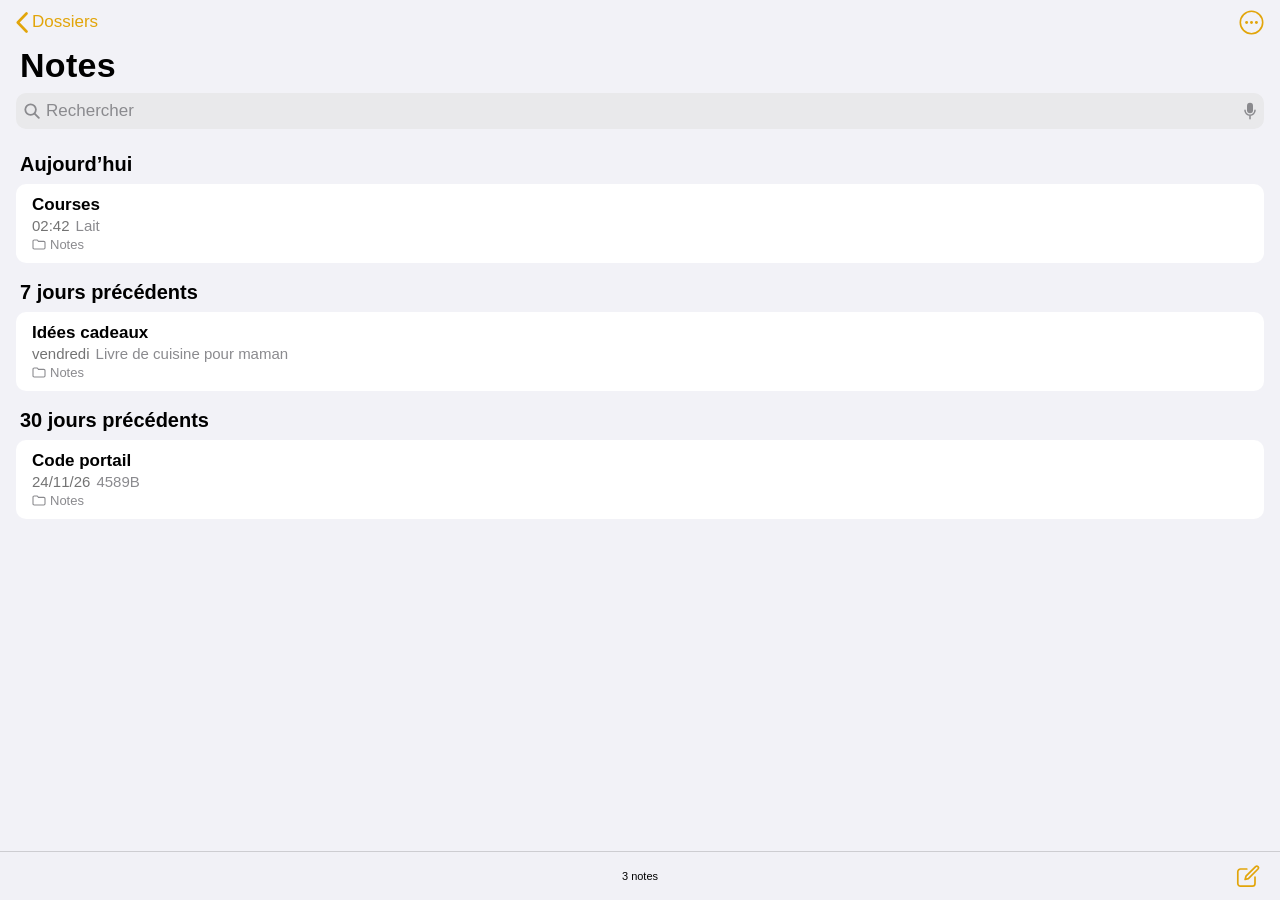
==== commit 90534c46: "Supprime la fausse barre d'état : la coupe s'affiche seulement dans l'heure de la note Co-Authored-B" ====
--- a/notes/index.html
+++ b/notes/index.html
@@ -5,9 +5,7 @@
 <meta name="viewport" content="width=device-width, initial-scale=1, maximum-scale=1, user-scalable=no, viewport-fit=cover">
 <meta name="apple-mobile-web-app-capable" content="yes">
 <meta name="mobile-web-app-capable" content="yes">
-<!-- black-translucent : le texte de la vraie barre d'état d'iOS est blanc, donc invisible sur le fond blanc.
-     Seule la fausse barre d'état (dessinée ci-dessous) est visible. -->
-<meta name="apple-mobile-web-app-status-bar-style" content="black-translucent">
+<meta name="apple-mobile-web-app-status-bar-style" content="default">
 <meta name="apple-mobile-web-app-title" content="Notes">
 <meta name="theme-color" content="#ffffff">
 <link rel="apple-touch-icon" href="icon.png">
@@ -23,7 +21,7 @@
     --sep: #c6c6c8;
     --grouped: #f2f2f7;
     --fill: #e9e9eb;
-    --sb-h: 54px;
+    --sb-h: env(safe-area-inset-top, 0px);
   }
   html, body { height: 100%; overflow: hidden; background: #fff; }
   body {
@@ -35,25 +33,6 @@
     overscroll-behavior: none;
   }
   #app { position: fixed; left: 0; right: 0; top: 0; height: 100%; overflow: hidden; }
-
-  /* ---------- Fausse barre d'état ---------- */
-  #sb {
-    position: absolute; top: 0; left: 0; right: 0; height: var(--sb-h); z-index: 50;
-    display: flex; align-items: center; pointer-events: none;
-    font-family: -apple-system, "SF Pro Text", sans-serif;
-  }
-  #sb .zone { height: 100%; display: flex; align-items: center; justify-content: center; }
-  #sb .left, #sb .right { width: calc(50% - var(--island-half, 62px)); }
-  #sb .mid { flex: 1; }
-  #sb .time { font-size: 17px; font-weight: 600; letter-spacing: -0.4px; padding-top: 2px; font-variant-numeric: tabular-nums; }
-  #sb .icons { display: flex; align-items: center; gap: 6px; padding-top: 2px; }
-  #sb.classic { --sb-h: 20px; }
-  #sb.classic .time { font-size: 12px; padding-top: 0; }
-  #sb.classic .left, #sb.classic .right { width: 35%; padding: 0 6px; }
-  #sb.classic .left { justify-content: flex-start; }
-  #sb.classic .right { justify-content: flex-end; }
-  #sb.classic .mid { display: flex; justify-content: center; align-items: center; }
-  #sb.classic .icons svg { transform: scale(.75); }
 
   /* ---------- Écrans ---------- */
   .screen {
@@ -157,26 +136,6 @@
 </head>
 <body>
 <div id="app">
-
-  <!-- Fausse barre d'état iOS -->
-  <div id="sb">
-    <div class="zone left"><span class="time" id="sbTime">9:41</span></div>
-    <div class="zone mid"></div>
-    <div class="zone right">
-      <div class="icons">
-        <!-- Réseau -->
-        <svg width="18" height="12" viewBox="0 0 18 12"><rect x="0" y="8" width="3" height="4" rx=".8"/><rect x="5" y="5.5" width="3" height="6.5" rx=".8"/><rect x="10" y="3" width="3" height="9" rx=".8"/><rect x="15" y="0" width="3" height="12" rx=".8"/></svg>
-        <!-- Wi-Fi -->
-        <svg width="16" height="12" viewBox="0 0 16 12"><path d="M8 2.3c2.2 0 4.2.85 5.7 2.25.12.11.3.1.41-.01l1.08-1.1a.3.3 0 0 0 0-.43C13.4 1.2 10.8 0 8 0S2.6 1.2.81 3.01a.3.3 0 0 0 0 .43l1.08 1.1c.11.11.29.12.41.01A8.2 8.2 0 0 1 8 2.3Zm0 3.6c1.23 0 2.36.46 3.22 1.22.12.1.3.1.41-.02l1.08-1.09a.3.3 0 0 0-.01-.43A6.9 6.9 0 0 0 8 3.75a6.9 6.9 0 0 0-4.7 1.83.3.3 0 0 0-.01.43l1.08 1.09c.11.12.29.12.41.02A4.8 4.8 0 0 1 8 5.9Zm2.15 2.63a.3.3 0 0 0-.01-.44A3.2 3.2 0 0 0 8 7.3c-.82 0-1.57.3-2.14.8a.3.3 0 0 0-.01.43l1.93 1.95c.12.12.32.12.44 0l1.93-1.95Z"/></svg>
-        <!-- Batterie -->
-        <svg width="27" height="13" viewBox="0 0 27 13">
-          <rect x=".5" y=".5" width="23" height="12" rx="3.8" fill="none" stroke="#000" stroke-opacity=".35"/>
-          <rect id="batFill" x="2" y="2" width="20" height="9" rx="2.5"/>
-          <path d="M25 4.5v4c.8-.3 1.4-1.1 1.4-2s-.6-1.7-1.4-2Z" fill-opacity=".4"/>
-        </svg>
-      </div>
-    </div>
-  </div>
 
   <!-- Liste des notes -->
   <section class="screen" id="list">
@@ -257,13 +216,11 @@
         <div id="simOut">Entrez une carte et une position.</div>
       </div>
 
-      <div class="s-h">Horloge</div>
+      <div class="s-h">Heure de la note</div>
       <div class="s-group">
-        <div class="s-row"><span>Format</span><select id="fmt"><option value="24">24 h (09:41)</option><option value="12">12 h (9:41)</option></select></div>
         <div class="s-row"><span>Minutes forcées pendant</span><span><input id="hold" type="number" min="1" max="60"> min</span></div>
-        <div class="s-row"><span>Batterie affichée</span><span><input id="bat" type="number" min="1" max="100"> %</span></div>
-      </div>
-      <div class="s-foot">Après la saisie (1,2 s sans frapper ou en touchant « OK »), les minutes de l'heure affichent le numéro de la carte sur laquelle couper. Elles redeviennent normales au bout du délai ci-dessus ou en créant une nouvelle note.</div>
+      </div>
+      <div class="s-foot">Après la saisie (1,2 s sans frapper ou en touchant « OK »), les minutes de la date affichée en haut de la note indiquent le numéro de la carte sur laquelle couper. Elles redeviennent normales au bout du délai ci-dessus ou en créant une nouvelle note.</div>
 
       <div class="s-h">&nbsp;</div>
       <div class="s-group">
@@ -386,7 +343,7 @@
   };
 
   const settings = Object.assign({
-    preset: 'mnemonica', custom: PRESETS.mnemonica, cut: 'bottom', fmt: '24', hold: 3, bat: 78
+    preset: 'mnemonica', custom: PRESETS.mnemonica, cut: 'bottom', hold: 3
   }, store.get('cm.settings', {}));
   const state = { stack: [], forced: null, forcedUntil: 0 };
 
@@ -408,38 +365,14 @@
   }
   const saveNotes = () => store.set('cm.notes', notes);
 
-  /* ================== Barre d'état ================== */
   const $ = id => document.getElementById(id);
-  const sb = $('sb'), app = $('app');
-
-  function setupStatusBar() {
-    const probe = document.createElement('div');
-    probe.style.cssText = 'position:fixed;top:0;height:0;padding-top:env(safe-area-inset-top);visibility:hidden';
-    document.body.appendChild(probe);
-    const inset = probe.offsetHeight || parseFloat(getComputedStyle(probe).paddingTop) || 0;
-    probe.remove();
-    sb.classList.remove('classic');
-    if (inset > 0 && inset < 30) {
-      sb.classList.add('classic');
-      document.documentElement.style.setProperty('--sb-h', inset + 'px');
-    } else {
-      const h = inset || 54;
-      document.documentElement.style.setProperty('--sb-h', h + 'px');
-      // encoche (≈44–50 px) plus large que la Dynamic Island (≥ 51 px)
-      document.documentElement.style.setProperty('--island-half', h >= 51 ? '62px' : '80px');
-    }
-  }
-
+  const app = $('app');
+
+  /* ================== Heure forcée ================== */
   const pad = n => String(n).padStart(2, '0');
   function renderClock() {
-    const d = new Date();
     if (state.forced !== null && Date.now() > state.forcedUntil) state.forced = null;
-    let h = d.getHours();
-    const mins = state.forced !== null ? state.forced : d.getMinutes();
-    let hs;
-    if (settings.fmt === '12') { h = h % 12 || 12; hs = String(h); } else hs = pad(h);
-    $('sbTime').textContent = hs + ':' + pad(mins);
-    $('batFill').setAttribute('width', Math.max(1.5, 20 * settings.bat / 100).toFixed(1));
+    renderDate();
   }
   function force(mins) {
     state.forced = mins;
@@ -502,7 +435,12 @@
 
   function fullDate(t) {
     const d = new Date(t);
-    return `${d.getDate()} ${MONTHS[d.getMonth()]} ${d.getFullYear()} à ${pad(d.getHours())}:${pad(d.getMinutes())}`;
+    // Minutes de la date de la note = carte sur laquelle couper (si activé)
+    const m = state.forced !== null ? state.forced : d.getMinutes();
+    return `${d.getDate()} ${MONTHS[d.getMonth()]} ${d.getFullYear()} à ${pad(d.getHours())}:${pad(m)}`;
+  }
+  function renderDate() {
+    if (current) $('noteDate').textContent = fullDate(current.t);
   }
   function getText() { return noteEl.innerText.replace(/ /g, ' ').replace(/\n$/, ''); }
   function setText(t) {
@@ -588,9 +526,7 @@
       ? settings.custom
       : stackToText(parseStack(PRESETS[settings.preset]).ids);
     $('stackText').readOnly = settings.preset !== 'custom';
-    $('fmt').value = settings.fmt;
     $('hold').value = settings.hold;
-    $('bat').value = settings.bat;
     document.querySelectorAll('[data-cut]').forEach(el => el.classList.toggle('on', el.dataset.cut === settings.cut));
     validateStack();
     runSim();
@@ -642,9 +578,7 @@
   document.querySelectorAll('[data-cut]').forEach(el => el.onclick = () => {
     settings.cut = el.dataset.cut; persist(); fillSettings();
   });
-  $('fmt').onchange = e => { settings.fmt = e.target.value; persist(); renderClock(); };
   $('hold').onchange = e => { settings.hold = Math.max(1, Math.min(60, +e.target.value || 3)); persist(); };
-  $('bat').onchange = e => { settings.bat = Math.max(1, Math.min(100, +e.target.value || 78)); persist(); renderClock(); };
   $('simCard').oninput = runSim;
   $('simPos').oninput = runSim;
   $('resetClock').onclick = unforce;
@@ -663,8 +597,6 @@
   }
 
   /* ================== Démarrage ================== */
-  setupStatusBar();
-  window.addEventListener('resize', setupStatusBar);
   renderList();
   renderClock();
   setInterval(renderClock, 1000);
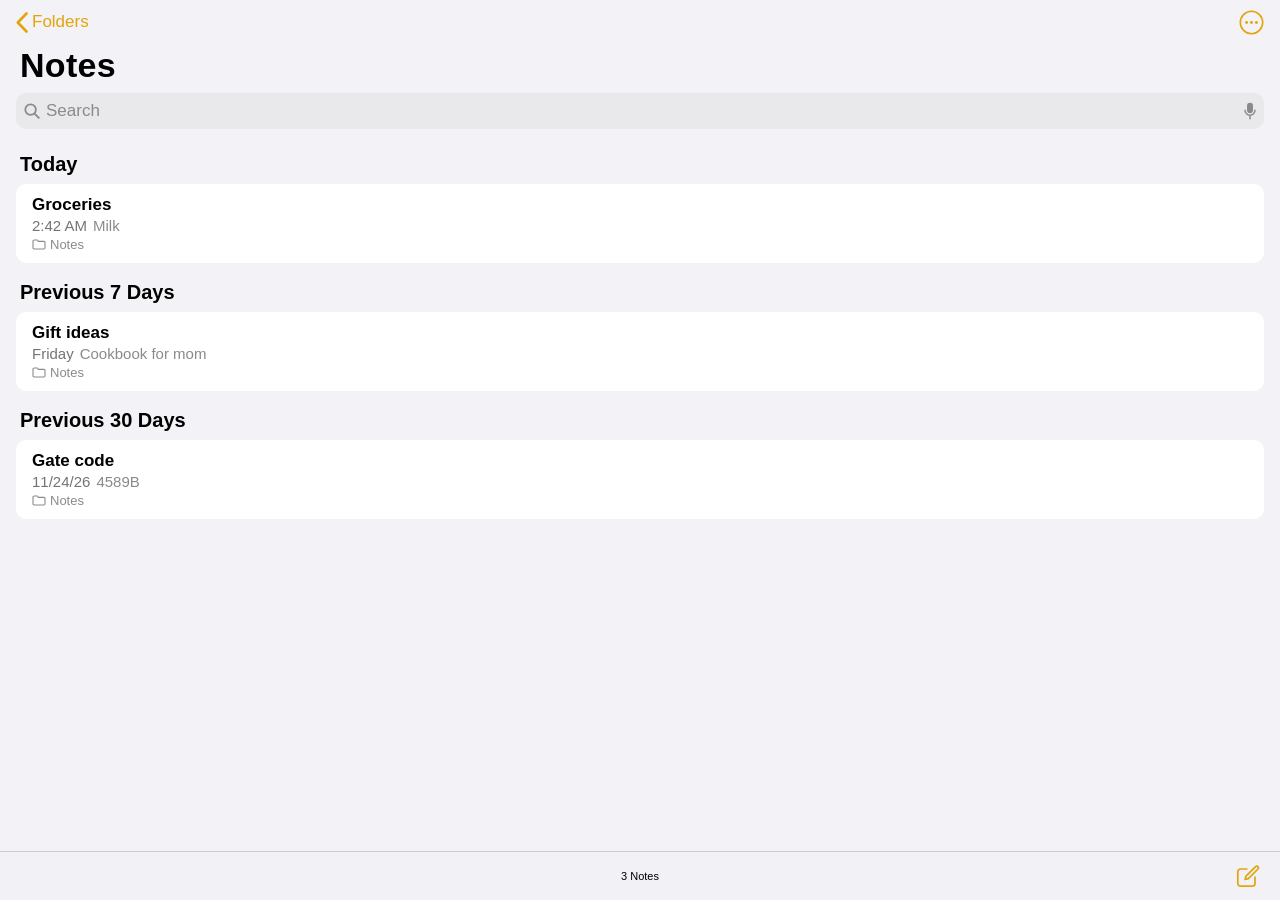
==== commit 402dde87: "Ajoute le choix de la langue (français, anglais, espagnol) Interface, dates et réglages traduits ; l" ====
--- a/notes/index.html
+++ b/notes/index.html
@@ -6,7 +6,7 @@
 <meta name="apple-mobile-web-app-capable" content="yes">
 <meta name="mobile-web-app-capable" content="yes">
 <meta name="apple-mobile-web-app-status-bar-style" content="default">
-<meta name="apple-mobile-web-app-title" content="Notes">
+<meta name="apple-mobile-web-app-title" content="Notes" id="appTitle">
 <meta name="theme-color" content="#ffffff">
 <link rel="apple-touch-icon" href="icon.png">
 <link rel="icon" href="icon.png">
@@ -140,16 +140,16 @@
   <!-- Liste des notes -->
   <section class="screen" id="list">
     <div class="nav">
-      <button class="back"><svg width="12" height="21" viewBox="0 0 12 21"><path d="M10.5 1.5 1.8 10.5l8.7 9" fill="none" stroke="currentColor" stroke-width="2.6" stroke-linecap="round" stroke-linejoin="round"/></svg>Dossiers</button>
+      <button class="back"><svg width="12" height="21" viewBox="0 0 12 21"><path d="M10.5 1.5 1.8 10.5l8.7 9" fill="none" stroke="currentColor" stroke-width="2.6" stroke-linecap="round" stroke-linejoin="round"/></svg><span data-i18n="folders">Dossiers</span></button>
       <div class="actions">
         <button aria-label="Plus"><svg width="25" height="25" viewBox="0 0 25 25"><circle cx="12.5" cy="12.5" r="11.2" fill="none" stroke="currentColor" stroke-width="1.6"/><circle cx="7.6" cy="12.5" r="1.45" fill="currentColor"/><circle cx="12.5" cy="12.5" r="1.45" fill="currentColor"/><circle cx="17.4" cy="12.5" r="1.45" fill="currentColor"/></svg></button>
       </div>
     </div>
     <div class="scroll">
-      <div class="big-title" id="bigTitle">Notes</div>
+      <div class="big-title" id="bigTitle" data-i18n="notes">Notes</div>
       <div class="search">
         <svg width="16" height="16" viewBox="0 0 16 16"><circle cx="6.6" cy="6.6" r="5.3" fill="none" stroke="#8a8a8e" stroke-width="1.8"/><path d="m10.6 10.6 4.2 4.2" stroke="#8a8a8e" stroke-width="1.9" stroke-linecap="round"/></svg>
-        <span>Rechercher</span>
+        <span data-i18n="search">Rechercher</span>
         <svg width="12" height="18" viewBox="0 0 12 18"><rect x="3" y="0.8" width="6" height="10.5" rx="3" fill="#8a8a8e"/><path d="M1 8.2a5 5 0 0 0 10 0M6 13.3v3.5" fill="none" stroke="#8a8a8e" stroke-width="1.5" stroke-linecap="round"/></svg>
       </div>
       <div id="notesList"></div>
@@ -164,11 +164,11 @@
   <!-- Éditeur de note -->
   <section class="screen" id="editor">
     <div class="nav">
-      <button class="back" id="backBtn"><svg width="12" height="21" viewBox="0 0 12 21"><path d="M10.5 1.5 1.8 10.5l8.7 9" fill="none" stroke="currentColor" stroke-width="2.6" stroke-linecap="round" stroke-linejoin="round"/></svg>Notes</button>
+      <button class="back" id="backBtn"><svg width="12" height="21" viewBox="0 0 12 21"><path d="M10.5 1.5 1.8 10.5l8.7 9" fill="none" stroke="currentColor" stroke-width="2.6" stroke-linecap="round" stroke-linejoin="round"/></svg><span data-i18n="notes">Notes</span></button>
       <div class="actions">
         <button aria-label="Partager"><svg width="20" height="26" viewBox="0 0 20 26"><path d="M10 1.5v15M5.2 6 10 1.3 14.8 6" fill="none" stroke="currentColor" stroke-width="1.8" stroke-linecap="round" stroke-linejoin="round"/><path d="M6.5 10H4a2 2 0 0 0-2 2v10a2 2 0 0 0 2 2h12a2 2 0 0 0 2-2V12a2 2 0 0 0-2-2h-2.5" fill="none" stroke="currentColor" stroke-width="1.8" stroke-linecap="round"/></svg></button>
         <button class="more" id="moreBtn" aria-label="Plus"><svg width="25" height="25" viewBox="0 0 25 25"><circle cx="12.5" cy="12.5" r="11.2" fill="none" stroke="currentColor" stroke-width="1.6"/><circle cx="7.6" cy="12.5" r="1.45" fill="currentColor"/><circle cx="12.5" cy="12.5" r="1.45" fill="currentColor"/><circle cx="17.4" cy="12.5" r="1.45" fill="currentColor"/></svg></button>
-        <button class="ok" id="okBtn">OK</button>
+        <button class="ok" id="okBtn" data-i18n="done">OK</button>
       </div>
     </div>
     <div class="date" id="noteDate"></div>
@@ -185,49 +185,60 @@
   <section id="settings">
     <div class="nav" style="padding:0 16px">
       <span style="width:60px"></span>
-      <span class="ttl">Réglages</span>
-      <button id="closeSettings" style="font-weight:600">OK</button>
+      <span class="ttl" data-i18n="settings">Réglages</span>
+      <button id="closeSettings" style="font-weight:600" data-i18n="done">OK</button>
     </div>
     <div class="scroll">
-      <div class="s-h">Ordre du jeu</div>
+      <div class="s-h" data-i18n="language">Langue</div>
       <div class="s-group">
-        <div class="s-row"><span>Préréglage</span>
+        <div class="s-row"><span>🌐</span>
+          <select id="lang">
+            <option value="fr">Français</option>
+            <option value="en">English</option>
+            <option value="es">Español</option>
+          </select>
+        </div>
+      </div>
+
+      <div class="s-h" data-i18n="stackH">Ordre du jeu</div>
+      <div class="s-group">
+        <div class="s-row"><span data-i18n="preset">Préréglage</span>
           <select id="preset">
             <option value="mnemonica">Mnemonica</option>
             <option value="aronson">Aronson</option>
-            <option value="newdeck">Jeu neuf</option>
-            <option value="custom">Personnalisé</option>
+            <option value="newdeck" data-i18n="newdeck">Jeu neuf</option>
+            <option value="custom" data-i18n="custom">Personnalisé</option>
           </select>
         </div>
         <textarea id="stackText" spellcheck="false" autocapitalize="characters"></textarea>
       </div>
       <div class="s-foot" id="stackMsg"></div>
-      <div class="s-foot">Une carte par ligne, du dessus (n°1) vers le dessous. Formats acceptés : « 4T », « RK », « 10P », « As de cœur », « 7♥ »… (C = cœur, K = carreau, T = trèfle, P = pique ; A, V, D, R).</div>
-
-      <div class="s-h">Coupe</div>
+      <div class="s-foot" data-i18n="stackHelp"></div>
+
+      <div class="s-h" data-i18n="cutH">Coupe</div>
       <div class="s-group">
-        <div class="s-row radio" data-cut="bottom"><span class="lbl">La carte coupée passe dessous<small>On coupe le paquet jusqu'à cette carte incluse et on le met sous le jeu.</small></span><span class="chk">✓</span></div>
-        <div class="s-row radio" data-cut="top"><span class="lbl">La carte coupée passe dessus<small>Cette carte devient la 1ʳᵉ carte du jeu.</small></span><span class="chk">✓</span></div>
-      </div>
-
-      <div class="s-h">Simulateur</div>
+        <div class="s-row radio" data-cut="bottom"><span class="lbl"><span data-i18n="cutBottom"></span><small data-i18n="cutBottomSub"></small></span><span class="chk">✓</span></div>
+        <div class="s-row radio" data-cut="top"><span class="lbl"><span data-i18n="cutTop"></span><small data-i18n="cutTopSub"></small></span><span class="chk">✓</span></div>
+      </div>
+
+      <div class="s-h" data-i18n="simH">Simulateur</div>
       <div class="s-group">
         <div class="sim"><input id="simCard" placeholder="7 de cœur"><input id="simPos" placeholder="14" inputmode="numeric"></div>
         <div id="simOut">Entrez une carte et une position.</div>
       </div>
 
-      <div class="s-h">Heure de la note</div>
+      <div class="s-h" data-i18n="timeH">Heure de la note</div>
       <div class="s-group">
-        <div class="s-row"><span>Minutes forcées pendant</span><span><input id="hold" type="number" min="1" max="60"> min</span></div>
-      </div>
-      <div class="s-foot">Après la saisie (1,2 s sans frapper ou en touchant « OK »), les minutes de la date affichée en haut de la note indiquent le numéro de la carte sur laquelle couper. Elles redeviennent normales au bout du délai ci-dessus ou en créant une nouvelle note.</div>
+        <div class="s-row"><span data-i18n="hold">Minutes forcées pendant</span><span><input id="hold" type="number" min="1" max="60"> min</span></div>
+      </div>
+      <div class="s-foot" data-i18n="timeHelp"></div>
 
       <div class="s-h">&nbsp;</div>
       <div class="s-group">
-        <button class="s-btn" id="resetClock">Remettre l'heure réelle maintenant</button>
+        <button class="s-btn" id="resetClock" data-i18n="resetClock"></button>
       </div>
       <div class="s-group" style="margin-top:16px">
-        <button class="s-btn danger" id="wipe">Effacer toutes les notes</button>
+        <button class="s-btn danger" id="wipe" data-i18n="wipe"></button>
       </div>
       <div style="height:60px"></div>
     </div>
@@ -238,14 +249,98 @@
 (() => {
   'use strict';
 
+  /* ================== Langues ================== */
+  const I18N = {
+    fr: {
+      folders: 'Dossiers', notes: 'Notes', search: 'Rechercher', done: 'OK', settings: 'Réglages', language: 'Langue',
+      today: 'Aujourd’hui', yesterday: 'Hier', prev7: '7 jours précédents', prev30: '30 jours précédents',
+      months: ['janvier', 'février', 'mars', 'avril', 'mai', 'juin', 'juillet', 'août', 'septembre', 'octobre', 'novembre', 'décembre'],
+      days: ['dimanche', 'lundi', 'mardi', 'mercredi', 'jeudi', 'vendredi', 'samedi'],
+      fullDate: (d, month, time) => `${d.getDate()} ${month} ${d.getFullYear()} à ${time}`,
+      count: n => n + (n > 1 ? ' notes' : ' note'),
+      newNote: 'Nouvelle note', noText: 'Aucun texte supplémentaire',
+      confirmDelete: 'Supprimer cette note ?', confirmWipe: 'Effacer toutes les notes ?',
+      seed: ['Courses\nLait\nPain\nTomates\nCafé', 'Idées cadeaux\nLivre de cuisine pour maman\nCasque vélo', 'Code portail\n4589B'],
+      stackH: 'Ordre du jeu', preset: 'Préréglage', newdeck: 'Jeu neuf', custom: 'Personnalisé',
+      stackHelp: 'Une carte par ligne, du dessus (n°1) vers le dessous. Formats acceptés : « 4♣ », « 4T », « RK », « 10P », « As de cœur »… (C = cœur, K = carreau, T = trèfle, P = pique ; A, V, D, R). Choisissez « Personnalisé » pour modifier.',
+      unreadable: 'illisible :', dups: 'en double :', cardCount: n => n + ' cartes au lieu de 52', stackOk: '52 cartes, toutes différentes.',
+      cutH: 'Coupe',
+      cutBottom: 'La carte coupée passe dessous', cutBottomSub: 'On coupe le paquet jusqu’à cette carte incluse et on le met sous le jeu.',
+      cutTop: 'La carte coupée passe dessus', cutTopSub: 'Cette carte devient la 1ʳᵉ carte du jeu.',
+      simH: 'Simulateur', simPh: '7 de cœur', simEmpty: 'Entrez une carte et une position.', simBad: 'Carte ou position non reconnue.',
+      simOut: (c, from, to, cut, mm) => `${c} est n°${from} → doit aller en ${to}<br>Couper sur la carte <b>n°${cut}</b> (minutes « :${mm} »)`,
+      timeH: 'Heure de la note', hold: 'Minutes forcées pendant',
+      timeHelp: 'Après la saisie (1,2 s sans frapper ou en touchant « OK »), les minutes de la date affichée en haut de la note indiquent le numéro de la carte sur laquelle couper. Elles redeviennent normales au bout du délai ci-dessus ou en créant une nouvelle note.',
+      resetClock: 'Remettre l’heure réelle maintenant', wipe: 'Effacer toutes les notes'
+    },
+    en: {
+      folders: 'Folders', notes: 'Notes', search: 'Search', done: 'Done', settings: 'Settings', language: 'Language',
+      today: 'Today', yesterday: 'Yesterday', prev7: 'Previous 7 Days', prev30: 'Previous 30 Days',
+      months: ['January', 'February', 'March', 'April', 'May', 'June', 'July', 'August', 'September', 'October', 'November', 'December'],
+      days: ['Sunday', 'Monday', 'Tuesday', 'Wednesday', 'Thursday', 'Friday', 'Saturday'],
+      fullDate: (d, month, time) => `${month} ${d.getDate()}, ${d.getFullYear()} at ${time}`,
+      count: n => n + (n === 1 ? ' Note' : ' Notes'),
+      newNote: 'New Note', noText: 'No additional text',
+      confirmDelete: 'Delete this note?', confirmWipe: 'Delete all notes?',
+      seed: ['Groceries\nMilk\nBread\nTomatoes\nCoffee', 'Gift ideas\nCookbook for mom\nBike helmet', 'Gate code\n4589B'],
+      stackH: 'Deck order', preset: 'Preset', newdeck: 'New deck order', custom: 'Custom',
+      stackHelp: 'One card per line, from the top (no. 1) to the bottom. Accepted: “4♣”, “4C”, “KD”, “10S”, “Ace of hearts”… (H = hearts, D = diamonds, C = clubs, S = spades; A, J, Q, K). Choose “Custom” to edit.',
+      unreadable: 'unreadable:', dups: 'duplicates:', cardCount: n => n + ' cards instead of 52', stackOk: '52 cards, all different.',
+      cutH: 'Cut',
+      cutBottom: 'The cut card goes to the bottom', cutBottomSub: 'Cut the packet down to this card (included) and place it under the deck.',
+      cutTop: 'The cut card goes to the top', cutTopSub: 'This card becomes the top card of the deck.',
+      simH: 'Simulator', simPh: '7 of hearts', simEmpty: 'Enter a card and a position.', simBad: 'Card or position not recognized.',
+      simOut: (c, from, to, cut, mm) => `${c} is no. ${from} → must go to ${to}<br>Cut at card <b>no. ${cut}</b> (minutes “:${mm}”)`,
+      timeH: 'Note time', hold: 'Keep forced minutes for',
+      timeHelp: 'After typing (1.2 s without typing or tapping “Done”), the minutes of the date shown at the top of the note give the number of the card to cut at. They return to normal after the delay above or when you create a new note.',
+      resetClock: 'Restore real time now', wipe: 'Delete all notes'
+    },
+    es: {
+      folders: 'Carpetas', notes: 'Notas', search: 'Buscar', done: 'OK', settings: 'Ajustes', language: 'Idioma',
+      today: 'Hoy', yesterday: 'Ayer', prev7: '7 días anteriores', prev30: '30 días anteriores',
+      months: ['enero', 'febrero', 'marzo', 'abril', 'mayo', 'junio', 'julio', 'agosto', 'septiembre', 'octubre', 'noviembre', 'diciembre'],
+      days: ['domingo', 'lunes', 'martes', 'miércoles', 'jueves', 'viernes', 'sábado'],
+      fullDate: (d, month, time) => `${d.getDate()} de ${month} de ${d.getFullYear()}, ${time}`,
+      count: n => n + (n === 1 ? ' nota' : ' notas'),
+      newNote: 'Nota nueva', noText: 'Sin texto adicional',
+      confirmDelete: '¿Eliminar esta nota?', confirmWipe: '¿Eliminar todas las notas?',
+      seed: ['Compras\nLeche\nPan\nTomates\nCafé', 'Ideas de regalo\nLibro de cocina para mamá\nCasco de bici', 'Código del portal\n4589B'],
+      stackH: 'Orden de la baraja', preset: 'Preajuste', newdeck: 'Baraja nueva', custom: 'Personalizado',
+      stackHelp: 'Una carta por línea, de arriba (n.º 1) hacia abajo. Formatos: «4♣», «4T», «KD», «10P», «As de corazones»… (C = corazones, D = diamantes, T = tréboles, P = picas; A, J, Q, K). Elija «Personalizado» para editar.',
+      unreadable: 'ilegible:', dups: 'repetidas:', cardCount: n => n + ' cartas en lugar de 52', stackOk: '52 cartas, todas distintas.',
+      cutH: 'Corte',
+      cutBottom: 'La carta cortada pasa abajo', cutBottomSub: 'Se corta el paquete hasta esta carta incluida y se pone debajo de la baraja.',
+      cutTop: 'La carta cortada pasa arriba', cutTopSub: 'Esta carta pasa a ser la primera de la baraja.',
+      simH: 'Simulador', simPh: '7 de corazones', simEmpty: 'Introduzca una carta y una posición.', simBad: 'Carta o posición no reconocida.',
+      simOut: (c, from, to, cut, mm) => `${c} es la n.º ${from} → debe ir a la ${to}<br>Cortar en la carta <b>n.º ${cut}</b> (minutos «:${mm}»)`,
+      timeH: 'Hora de la nota', hold: 'Mantener minutos forzados',
+      timeHelp: 'Tras escribir (1,2 s sin teclear o al tocar «OK»), los minutos de la fecha mostrada arriba de la nota indican el número de la carta en la que cortar. Vuelven a la normalidad tras el plazo indicado o al crear una nota nueva.',
+      resetClock: 'Volver a la hora real ahora', wipe: 'Eliminar todas las notas'
+    }
+  };
+
   /* ================== Cartes ================== */
+  // Identifiant interne d'une carte : valeur (1..13) + couleur (C cœur, K carreau, T trèfle, P pique)
   const SUITS = { C: '♥', K: '♦', T: '♣', P: '♠' };
-  const VALS = ['', 'A', '2', '3', '4', '5', '6', '7', '8', '9', '10', 'V', 'D', 'R'];
+  const VALS = {
+    fr: ['', 'A', '2', '3', '4', '5', '6', '7', '8', '9', '10', 'V', 'D', 'R'],
+    en: ['', 'A', '2', '3', '4', '5', '6', '7', '8', '9', '10', 'J', 'Q', 'K'],
+    es: ['', 'A', '2', '3', '4', '5', '6', '7', '8', '9', '10', 'J', 'Q', 'K']
+  };
+  // Valeurs reconnues dans les notes, quelle que soit la langue choisie (français, anglais, espagnol)
   const VAL_WORDS = {
-    as: 1, a: 1, un: 1, deux: 2, trois: 3, quatre: 4, cinq: 5, six: 6, sept: 7, huit: 8, neuf: 9, dix: 10,
-    valet: 11, v: 11, j: 11, onze: 11, dame: 12, d: 12, q: 12, douze: 12, roi: 13, r: 13, k: 13, treize: 13
-  };
-  const SUIT_WORDS = { coeur: 'C', carreau: 'K', trefle: 'T', pique: 'P' };
+    as: 1, ace: 1, a: 1, un: 1, one: 1, uno: 1,
+    deux: 2, two: 2, dos: 2, trois: 3, three: 3, tres: 3, quatre: 4, four: 4, cuatro: 4,
+    cinq: 5, five: 5, cinco: 5, six: 6, seis: 6, sept: 7, seven: 7, siete: 7, huit: 8, eight: 8, ocho: 8,
+    neuf: 9, nine: 9, nueve: 9, dix: 10, ten: 10, diez: 10,
+    valet: 11, jack: 11, jota: 11, sota: 11, onze: 11, eleven: 11, once: 11, v: 11, j: 11,
+    dame: 12, queen: 12, reina: 12, dama: 12, douze: 12, twelve: 12, doce: 12, d: 12, q: 12,
+    roi: 13, king: 13, rey: 13, treize: 13, thirteen: 13, trece: 13, r: 13, k: 13
+  };
+  const SUIT_WORDS = {
+    coeur: 'C', heart: 'C', corazon: 'C', carreau: 'K', diamond: 'K', diamante: 'K',
+    trefle: 'T', club: 'T', trebol: 'T', pique: 'P', spade: 'P', pica: 'P'
+  };
 
   const PRESETS = {
     mnemonica: '4T 2C 7K 3T 4C 6K AP 5C 9P 2P DC 3K DT 8C 6P 5P 9C RT 2K VC 3P 8P 6C 10T 5K RK 2T 3C 8K 5T RP VK 8T 10P RC VT 7P 10C AK 4P 7C 4K AT 9T VP DK 7T DP 10K 6T AC 9K',
@@ -265,10 +360,16 @@
       .replace(/️/g, '');
   }
 
-  // Carte écrite en toutes lettres dans un texte libre : « 7 de cœur », « dame de pique », « As♠ »…
-  const FREE_RE = /(?:^|[^a-z0-9])(as|roi|dame|valet|deux|trois|quatre|cinq|six|sept|huit|neuf|dix|onze|douze|treize|un|1[0-3]|[1-9]|[arkdqvj])\s*(?:de\s+|d\s*'\s*|du\s+)?(coeur|carreau|trefle|pique)(?:s|x)?(?![a-z])/;
-  // Code court utilisé dans les réglages : « 4T », « RK », « 10P »
-  const CODE_RE = /^(1[0-3]|[1-9]|a|v|d|r)([ckpt])$/;
+  // Carte écrite en toutes lettres : « 7 de cœur », « queen of spades », « rey de picas », « As♠ »…
+  const VAL_ALT = Object.keys(VAL_WORDS).filter(k => k.length > 1).sort((a, b) => b.length - a.length).join('|');
+  const FREE_RE = new RegExp('(?:^|[^a-z0-9])(' + VAL_ALT + '|1[0-3]|[1-9]|[arkdqvj])\\s*(?:de\\s+|d\\s*\'\\s*|du\\s+|of\\s+|of\\s+the\\s+)?(' +
+    Object.keys(SUIT_WORDS).join('|') + ')(?:s|x|es)?(?![a-z])');
+  // Codes courts des réglages, propres à chaque langue : « RK » (fr), « KD » (en, es)…
+  const CODES = {
+    fr: { re: /^(1[0-3]|[1-9]|a|v|d|r)([ckpt])$/, suit: { c: 'C', k: 'K', t: 'T', p: 'P' } },
+    en: { re: /^(1[0-3]|[1-9]|a|j|q|k)([hdcs])$/, suit: { h: 'C', d: 'K', c: 'T', s: 'P' } },
+    es: { re: /^(1[0-3]|[1-9]|a|j|q|k)([cdtp])$/, suit: { c: 'C', d: 'K', t: 'T', p: 'P' } }
+  };
 
   function valueOf(tok) {
     return /^\d+$/.test(tok) ? parseInt(tok, 10) : VAL_WORDS[tok];
@@ -283,16 +384,18 @@
     return { id: v + SUIT_WORDS[m[2]], end: m.index + m[0].length, norm: n };
   }
 
-  function parseToken(tok) {
+  function parseToken(tok, lang) {
     const n = normalize(tok).trim();
     if (!n) return null;
-    const c = CODE_RE.exec(n.replace(/\s+/g, ''));
-    if (c) { const v = valueOf(c[1]); return v + c[2].toUpperCase(); }
+    const code = CODES[lang];
+    const c = code.re.exec(n.replace(/\s+/g, ''));
+    if (c) return valueOf(c[1]) + code.suit[c[2]];
     const f = findCard(tok);
     return f ? f.id : null;
   }
 
-  function parseStack(text) {
+  function parseStack(text, lang) {
+    const CODE_RE = CODES[lang].re;
     const toks = text.split(/[\n,;]+|\s{2,}/).flatMap(line => {
       const l = line.trim();
       if (!l) return [];
@@ -303,14 +406,13 @@
       return [l.replace(/^\d+[.)]\s*/, '')];
     });
     const ids = [], errors = [];
-    toks.forEach(t => { const id = parseToken(t); if (id) ids.push(id); else errors.push(t); });
+    toks.forEach(t => { const id = parseToken(t, lang); if (id) ids.push(id); else errors.push(t); });
     const seen = new Set(), dups = [];
     ids.forEach(id => { if (seen.has(id)) dups.push(id); seen.add(id); });
     return { ids, errors, dups };
   }
 
-  function label(id) { const v = parseInt(id, 10); return VALS[v] + SUITS[id.slice(-1)]; }
-  function code(id) { const v = parseInt(id, 10); return VALS[v] + id.slice(-1); }
+  function label(id) { return VALS[settings.lang][parseInt(id, 10)] + SUITS[id.slice(-1)]; }
 
   /* Numéro de la carte sur laquelle couper.
      p = position actuelle (1..n), t = position voulue (1..n).
@@ -342,25 +444,30 @@
     set(k, v) { try { localStorage.setItem(k, JSON.stringify(v)); } catch (e) {} }
   };
 
+  const presetIds = k => parseStack(PRESETS[k], 'fr').ids;
+  const navLang = (navigator.language || 'en').slice(0, 2);
   const settings = Object.assign({
-    preset: 'mnemonica', custom: PRESETS.mnemonica, cut: 'bottom', hold: 3
+    lang: I18N[navLang] ? navLang : 'en', preset: 'mnemonica', customIds: null, cut: 'bottom', hold: 3
   }, store.get('cm.settings', {}));
+  if (!I18N[settings.lang]) settings.lang = 'en';
+  // anciens réglages : ordre personnalisé saisi en texte (codes français)
+  if (!settings.customIds && typeof settings.custom === 'string') {
+    const r = parseStack(settings.custom, 'fr');
+    if (r.ids.length === 52 && !r.dups.length) settings.customIds = r.ids;
+    delete settings.custom;
+  }
   const state = { stack: [], forced: null, forcedUntil: 0 };
+  const t = (k, ...a) => { const v = I18N[settings.lang][k]; return typeof v === 'function' ? v(...a) : v; };
 
   function applyStack() {
-    const src = settings.preset === 'custom' ? settings.custom : PRESETS[settings.preset];
-    state.stack = parseStack(src).ids;
+    state.stack = settings.preset === 'custom' && settings.customIds ? settings.customIds.slice() : presetIds(settings.preset === 'custom' ? 'mnemonica' : settings.preset);
   }
   applyStack();
 
   let notes = store.get('cm.notes', null);
   if (!notes) {
     const now = Date.now();
-    notes = [
-      { id: 'n1', text: 'Courses\nLait\nPain\nTomates\nCafé', t: now - 3 * 3600e3 },
-      { id: 'n2', text: 'Idées cadeaux\nLivre de cuisine pour maman\nCasque vélo', t: now - 2 * 86400e3 },
-      { id: 'n3', text: 'Code portail\n4589B', t: now - 12 * 86400e3 }
-    ];
+    notes = t('seed').map((text, i) => ({ id: 'n' + (i + 1), text, t: now - [3 * 3600e3, 2 * 86400e3, 12 * 86400e3][i] }));
     store.set('cm.notes', notes);
   }
   const saveNotes = () => store.set('cm.notes', notes);
@@ -382,26 +489,29 @@
   function unforce() { state.forced = null; renderClock(); }
 
   /* ================== Liste ================== */
-  const MONTHS = ['janvier', 'février', 'mars', 'avril', 'mai', 'juin', 'juillet', 'août', 'septembre', 'octobre', 'novembre', 'décembre'];
-  const DAYS = ['dimanche', 'lundi', 'mardi', 'mercredi', 'jeudi', 'vendredi', 'samedi'];
   const startOfDay = d => new Date(d.getFullYear(), d.getMonth(), d.getDate()).getTime();
 
-  function sectionOf(t) {
+  function sectionOf(ts) {
     const today = startOfDay(new Date());
-    if (t >= today) return 'Aujourd’hui';
-    if (t >= today - 86400e3) return 'Hier';
-    if (t >= today - 7 * 86400e3) return '7 jours précédents';
-    if (t >= today - 30 * 86400e3) return '30 jours précédents';
-    const d = new Date(t);
-    const m = MONTHS[d.getMonth()];
+    if (ts >= today) return t('today');
+    if (ts >= today - 86400e3) return t('yesterday');
+    if (ts >= today - 7 * 86400e3) return t('prev7');
+    if (ts >= today - 30 * 86400e3) return t('prev30');
+    const d = new Date(ts);
+    const m = t('months')[d.getMonth()];
     return m[0].toUpperCase() + m.slice(1) + (d.getFullYear() !== new Date().getFullYear() ? ' ' + d.getFullYear() : '');
   }
-  function shortDate(t) {
-    const d = new Date(t), today = startOfDay(new Date());
-    if (t >= today) return pad(d.getHours()) + ':' + pad(d.getMinutes());
-    if (t >= today - 86400e3) return 'Hier';
-    if (t >= today - 7 * 86400e3) return DAYS[d.getDay()];
-    return pad(d.getDate()) + '/' + pad(d.getMonth() + 1) + '/' + String(d.getFullYear()).slice(2);
+  function clock(d, m) {
+    if (settings.lang === 'en') return (d.getHours() % 12 || 12) + ':' + pad(m) + (d.getHours() < 12 ? ' AM' : ' PM');
+    return pad(d.getHours()) + ':' + pad(m);
+  }
+  function shortDate(ts) {
+    const d = new Date(ts), today = startOfDay(new Date());
+    if (ts >= today) return clock(d, d.getMinutes());
+    if (ts >= today - 86400e3) return t('yesterday');
+    if (ts >= today - 7 * 86400e3) return t('days')[d.getDay()];
+    const yy = String(d.getFullYear()).slice(2);
+    return settings.lang === 'en' ? `${d.getMonth() + 1}/${d.getDate()}/${yy}` : `${pad(d.getDate())}/${pad(d.getMonth() + 1)}/${yy}`;
   }
   const esc = s => s.replace(/[&<>"]/g, c => ({ '&': '&amp;', '<': '&lt;', '>': '&gt;', '"': '&quot;' }[c]));
 
@@ -420,24 +530,24 @@
       const lines = n.text.split('\n').map(s => s.trim()).filter(Boolean);
       const row = document.createElement('div');
       row.className = 'row';
-      row.innerHTML = `<div class="t">${esc(lines[0] || 'Nouvelle note')}</div>
-        <div class="s"><b>${shortDate(n.t)}</b>${esc(lines[1] || 'Aucun texte supplémentaire')}</div>
-        <div class="f"><svg width="14" height="11" viewBox="0 0 14 11"><path d="M1 2.2C1 1.5 1.5 1 2.2 1h3l1.3 1.4h5.3c.7 0 1.2.5 1.2 1.2v5.2c0 .7-.5 1.2-1.2 1.2H2.2C1.5 10 1 9.5 1 8.8V2.2Z" fill="none" stroke="#8a8a8e" stroke-width="1.1"/></svg>Notes</div>`;
+      row.innerHTML = `<div class="t">${esc(lines[0] || t('newNote'))}</div>
+        <div class="s"><b>${shortDate(n.t)}</b>${esc(lines[1] || t('noText'))}</div>
+        <div class="f"><svg width="14" height="11" viewBox="0 0 14 11"><path d="M1 2.2C1 1.5 1.5 1 2.2 1h3l1.3 1.4h5.3c.7 0 1.2.5 1.2 1.2v5.2c0 .7-.5 1.2-1.2 1.2H2.2C1.5 10 1 9.5 1 8.8V2.2Z" fill="none" stroke="#8a8a8e" stroke-width="1.1"/></svg>${t('notes')}</div>`;
       row.onclick = () => openNote(n.id);
       group.appendChild(row);
     });
-    $('count').textContent = notes.length + (notes.length > 1 ? ' notes' : ' note');
+    $('count').textContent = t('count', notes.length);
   }
 
   /* ================== Éditeur ================== */
   const editor = $('editor'), noteEl = $('note');
   let current = null, idleTimer = null;
 
-  function fullDate(t) {
-    const d = new Date(t);
-    // Minutes de la date de la note = carte sur laquelle couper (si activé)
+  function fullDate(ts) {
+    const d = new Date(ts);
+    // Minutes de la date de la note = carte sur laquelle couper
     const m = state.forced !== null ? state.forced : d.getMinutes();
-    return `${d.getDate()} ${MONTHS[d.getMonth()]} ${d.getFullYear()} à ${pad(d.getHours())}:${pad(m)}`;
+    return t('fullDate', d, t('months')[d.getMonth()], clock(d, m));
   }
   function renderDate() {
     if (current) $('noteDate').textContent = fullDate(current.t);
@@ -508,7 +618,7 @@
   $('newBtn').onclick = newNote;
   $('newBtn2').onclick = newNote;
   $('moreBtn').onclick = () => {
-    if (current && confirm('Supprimer cette note ?')) { current.text = ''; noteEl.innerHTML = ''; closeEditor(); }
+    if (current && confirm(t('confirmDelete'))) { current.text = ''; noteEl.innerHTML = ''; closeEditor(); }
   };
   // Balayage depuis le bord gauche = retour
   let sx = null;
@@ -519,12 +629,11 @@
   const settingsEl = $('settings');
   function persist() { store.set('cm.settings', settings); }
 
-  function stackToText(ids) { return ids.map((id, i) => `${i + 1}. ${code(id)}`).join('\n'); }
+  function stackToText(ids) { return ids.map((id, i) => `${i + 1}. ${label(id)}`).join('\n'); }
   function fillSettings() {
+    $('lang').value = settings.lang;
     $('preset').value = settings.preset;
-    $('stackText').value = settings.preset === 'custom'
-      ? settings.custom
-      : stackToText(parseStack(PRESETS[settings.preset]).ids);
+    $('stackText').value = stackToText(state.stack);
     $('stackText').readOnly = settings.preset !== 'custom';
     $('hold').value = settings.hold;
     document.querySelectorAll('[data-cut]').forEach(el => el.classList.toggle('on', el.dataset.cut === settings.cut));
@@ -532,23 +641,23 @@
     runSim();
   }
   function validateStack() {
-    const src = settings.preset === 'custom' ? settings.custom : PRESETS[settings.preset];
-    const r = parseStack(src);
+    const r = parseStack($('stackText').value, settings.lang);
     const msg = $('stackMsg');
     const probs = [];
-    if (r.errors.length) probs.push('illisible : ' + r.errors.slice(0, 4).join(', '));
-    if (r.dups.length) probs.push('en double : ' + r.dups.map(label).join(', '));
-    if (r.ids.length !== 52) probs.push(r.ids.length + ' cartes au lieu de 52');
+    if (r.errors.length) probs.push(t('unreadable') + ' ' + r.errors.slice(0, 4).join(', '));
+    if (r.dups.length) probs.push(t('dups') + ' ' + r.dups.map(label).join(', '));
+    if (r.ids.length !== 52) probs.push(t('cardCount', r.ids.length));
     msg.className = 's-foot ' + (probs.length ? 'err' : 'ok');
-    msg.textContent = probs.length ? '⚠︎ ' + probs.join(' · ') : '✓ 52 cartes, toutes différentes.';
+    msg.textContent = probs.length ? '⚠︎ ' + probs.join(' · ') : '✓ ' + t('stackOk');
+    return probs.length ? null : r.ids;
   }
   function runSim() {
     const out = $('simOut');
     const c = $('simCard').value, p = $('simPos').value;
-    if (!c.trim() || !p.trim()) { out.textContent = 'Entrez une carte et une position.'; return; }
+    if (!c.trim() || !p.trim()) { out.textContent = t('simEmpty'); return; }
     const r = solve(c + '\n' + p);
-    if (!r) { out.textContent = 'Carte ou position non reconnue.'; return; }
-    out.innerHTML = `${label(r.card)} est n°${r.from} → doit aller en ${r.to}<br>Couper sur la carte <b>n°${r.cut}</b> (minutes « :${pad(r.cut)} »)`;
+    if (!r) { out.textContent = t('simBad'); return; }
+    out.innerHTML = t('simOut', label(r.card), r.from, r.to, r.cut, pad(r.cut));
   }
 
   let lp = null;
@@ -565,24 +674,23 @@
   $('closeSettings').onclick = () => { settingsEl.classList.remove('open'); document.activeElement && document.activeElement.blur(); };
   $('preset').onchange = e => {
     const v = e.target.value;
-    if (v === 'custom' && settings.preset !== 'custom') settings.custom = stackToText(state.stack);
+    if (v === 'custom' && !settings.customIds) settings.customIds = state.stack.slice();
     settings.preset = v; applyStack(); persist(); fillSettings();
   };
   $('stackText').oninput = e => {
     if (settings.preset !== 'custom') return;
-    settings.custom = e.target.value;
-    validateStack();
-    const r = parseStack(settings.custom);
-    if (r.ids.length === 52 && !r.dups.length && !r.errors.length) { applyStack(); persist(); runSim(); }
+    const ids = validateStack();
+    if (ids) { settings.customIds = ids; applyStack(); persist(); runSim(); }
   };
   document.querySelectorAll('[data-cut]').forEach(el => el.onclick = () => {
     settings.cut = el.dataset.cut; persist(); fillSettings();
   });
+  $('lang').onchange = e => { settings.lang = e.target.value; persist(); applyLang(); fillSettings(); };
   $('hold').onchange = e => { settings.hold = Math.max(1, Math.min(60, +e.target.value || 3)); persist(); };
   $('simCard').oninput = runSim;
   $('simPos').oninput = runSim;
   $('resetClock').onclick = unforce;
-  $('wipe').onclick = () => { if (confirm('Effacer toutes les notes ?')) { notes = []; saveNotes(); renderList(); } };
+  $('wipe').onclick = () => { if (confirm(t('confirmWipe'))) { notes = []; saveNotes(); renderList(); } };
 
   /* ================== Clavier iOS : garder la barre d'état en place ================== */
   function fitViewport() {
@@ -596,7 +704,24 @@
     visualViewport.addEventListener('scroll', fitViewport);
   }
 
+  function applyLang() {
+    // Les notes d'exemple non modifiées suivent la langue choisie
+    notes.forEach(n => {
+      const i = ['n1', 'n2', 'n3'].indexOf(n.id);
+      if (i >= 0 && Object.values(I18N).some(L => L.seed[i] === n.text)) n.text = t('seed')[i];
+    });
+    saveNotes();
+    document.documentElement.lang = settings.lang;
+    document.title = t('notes');
+    $('appTitle').setAttribute('content', t('notes'));
+    document.querySelectorAll('[data-i18n]').forEach(el => { el.textContent = t(el.dataset.i18n); });
+    $('simCard').placeholder = t('simPh');
+    renderList();
+    renderDate();
+  }
+
   /* ================== Démarrage ================== */
+  applyLang();
   renderList();
   renderClock();
   setInterval(renderClock, 1000);
